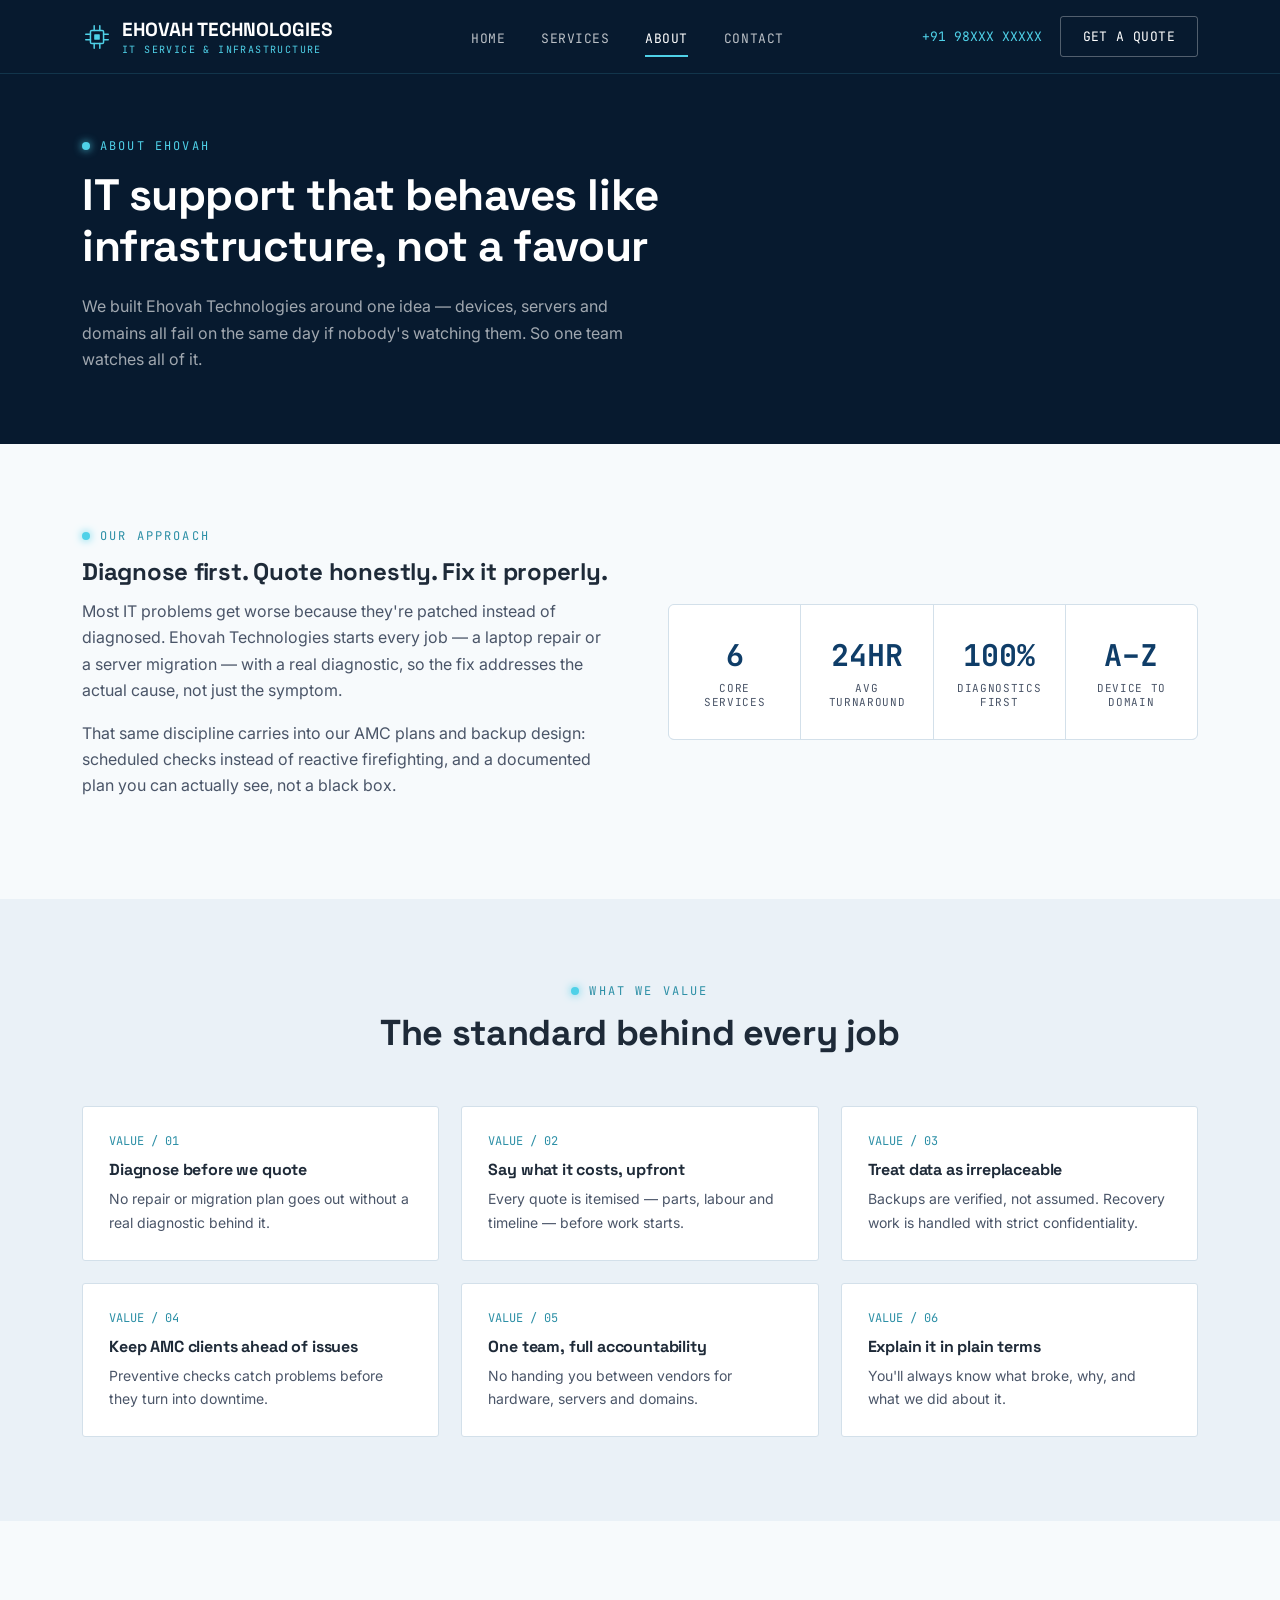
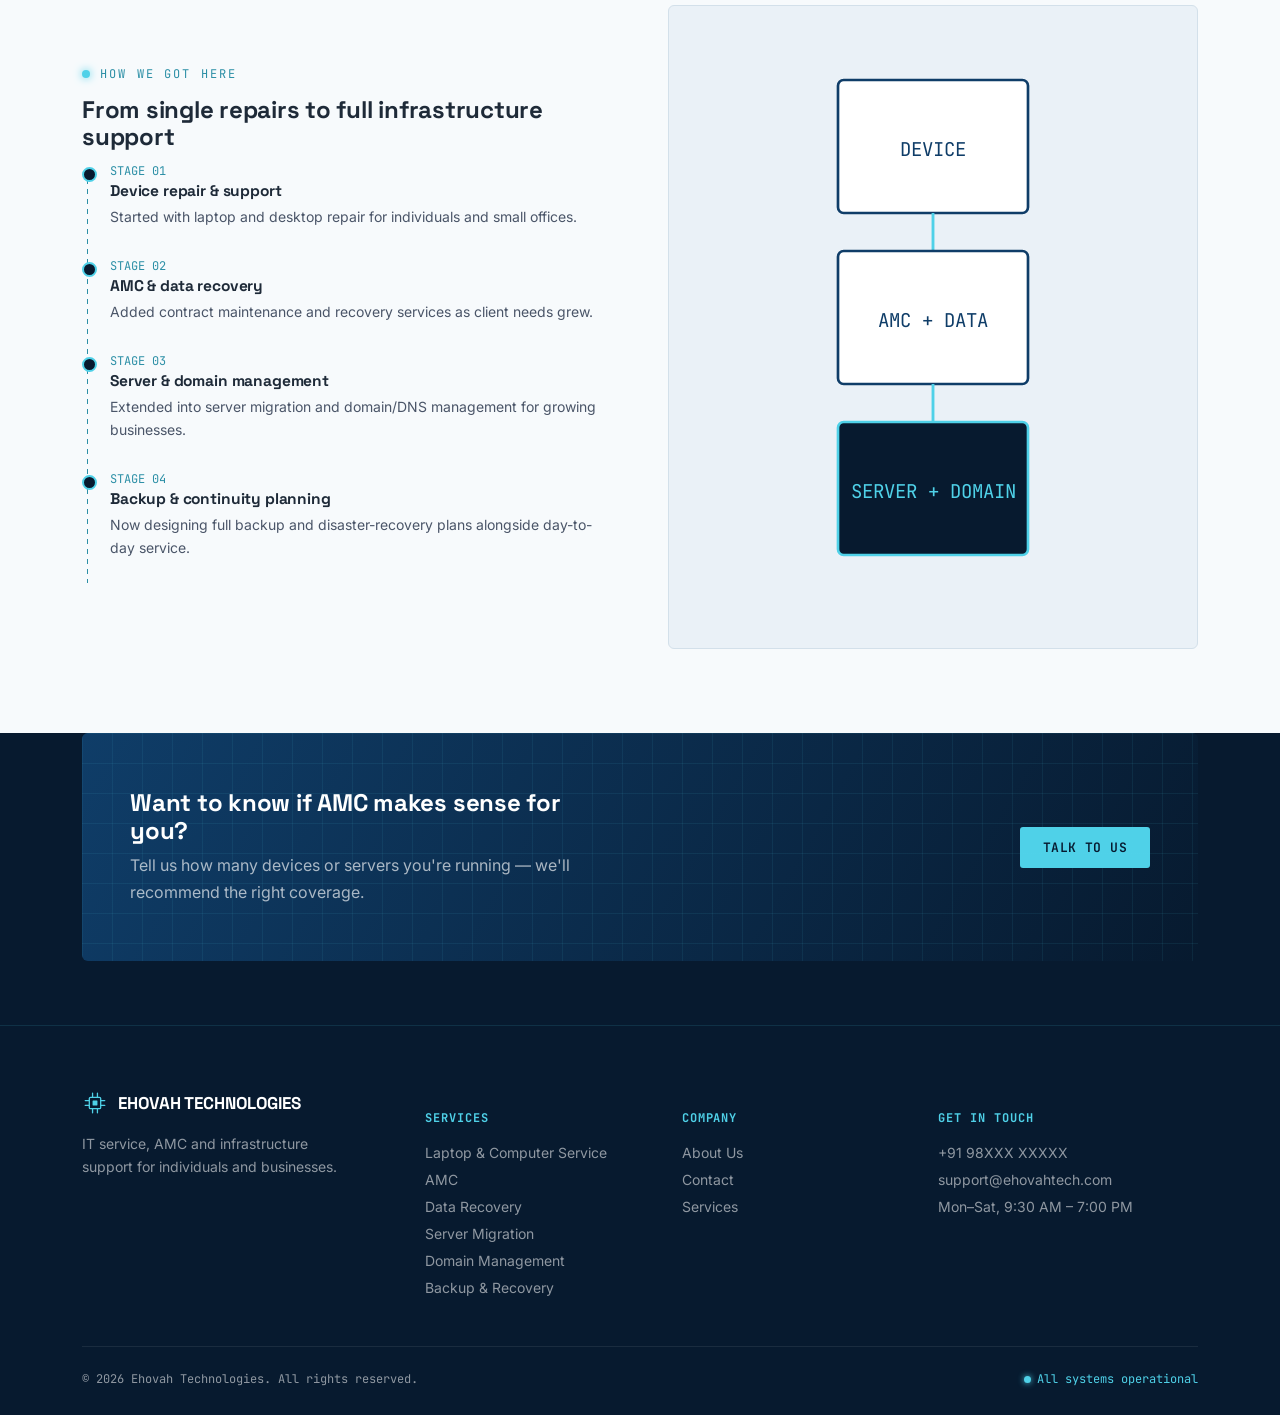
==== about.html @ 3ae80dd4 "Add files via upload" ====
<!DOCTYPE html>
<html lang="en">
<head>
<meta charset="UTF-8">
<meta name="viewport" content="width=device-width, initial-scale=1.0">
<title>About — Ehovah Technologies</title>
<meta name="description" content="Learn about Ehovah Technologies — our approach to IT service, AMC and infrastructure support.">
<link rel="preconnect" href="https://fonts.googleapis.com">
<link href="https://fonts.googleapis.com/css2?family=Space+Grotesk:wght@500;600;700&family=Inter:wght@400;500;600&family=JetBrains+Mono:wght@400;500;600&display=swap" rel="stylesheet">
<link rel="stylesheet" href="styles.css">
</head>
<body>

<header class="site-header">
  <div class="nav-wrap">
    <a href="index.html" class="logo">
      <svg class="chip" viewBox="0 0 32 32" fill="none">
        <rect x="9" y="9" width="14" height="14" rx="1.5" stroke="#4FD1E8" stroke-width="1.6"/>
        <rect x="13" y="13" width="6" height="6" rx="0.5" fill="#4FD1E8"/>
        <path d="M9 13H4M9 19H4M28 13H23M28 19H23M13 9V4M19 9V4M13 28V23M19 28V23" stroke="#4FD1E8" stroke-width="1.6" stroke-linecap="round"/>
      </svg>
      <span>EHOVAH TECHNOLOGIES<span class="brand-sub">IT SERVICE &amp; INFRASTRUCTURE</span></span>
    </a>
    <nav>
      <ul class="nav-links">
        <li><a href="index.html">Home</a></li>
        <li><a href="services.html">Services</a></li>
        <li><a href="about.html" class="active">About</a></li>
        <li><a href="contact.html">Contact</a></li>
      </ul>
    </nav>
    <div class="nav-cta">
      <span class="phone-readout">+91 98XXX XXXXX</span>
      <a href="contact.html" class="btn btn-outline">Get a Quote</a>
      <button class="nav-toggle" aria-label="Toggle menu"><span></span><span></span><span></span></button>
    </div>
  </div>
</header>

<section class="page-header grid-texture-dark">
  <div class="container">
    <div class="eyebrow on-dark">ABOUT EHOVAH</div>
    <h1>IT support that behaves like infrastructure, not a favour</h1>
    <p>We built Ehovah Technologies around one idea — devices, servers and domains all fail on the same day if nobody's watching them. So one team watches all of it.</p>
  </div>
</section>

<section class="section">
  <div class="container">
    <div class="about-split">
      <div>
        <div class="eyebrow">OUR APPROACH</div>
        <h2>Diagnose first. Quote honestly. Fix it properly.</h2>
        <p>Most IT problems get worse because they're patched instead of diagnosed. Ehovah Technologies starts every job — a laptop repair or a server migration — with a real diagnostic, so the fix addresses the actual cause, not just the symptom.</p>
        <p>That same discipline carries into our AMC plans and backup design: scheduled checks instead of reactive firefighting, and a documented plan you can actually see, not a black box.</p>
      </div>
      <div class="stat-block-grid">
        <div class="stat-block"><div class="num">6</div><div class="label">Core Services</div></div>
        <div class="stat-block"><div class="num">24HR</div><div class="label">Avg Turnaround</div></div>
        <div class="stat-block"><div class="num">100%</div><div class="label">Diagnostics First</div></div>
        <div class="stat-block"><div class="num">A–Z</div><div class="label">Device to Domain</div></div>
      </div>
    </div>
  </div>
</section>

<section class="section section-alt">
  <div class="container">
    <div class="section-head center">
      <div class="eyebrow" style="justify-content:center">WHAT WE VALUE</div>
      <h2>The standard behind every job</h2>
    </div>
    <div class="values-grid">
      <div class="value-card">
        <span class="num-tag">VALUE / 01</span>
        <h4>Diagnose before we quote</h4>
        <p>No repair or migration plan goes out without a real diagnostic behind it.</p>
      </div>
      <div class="value-card">
        <span class="num-tag">VALUE / 02</span>
        <h4>Say what it costs, upfront</h4>
        <p>Every quote is itemised — parts, labour and timeline — before work starts.</p>
      </div>
      <div class="value-card">
        <span class="num-tag">VALUE / 03</span>
        <h4>Treat data as irreplaceable</h4>
        <p>Backups are verified, not assumed. Recovery work is handled with strict confidentiality.</p>
      </div>
      <div class="value-card">
        <span class="num-tag">VALUE / 04</span>
        <h4>Keep AMC clients ahead of issues</h4>
        <p>Preventive checks catch problems before they turn into downtime.</p>
      </div>
      <div class="value-card">
        <span class="num-tag">VALUE / 05</span>
        <h4>One team, full accountability</h4>
        <p>No handing you between vendors for hardware, servers and domains.</p>
      </div>
      <div class="value-card">
        <span class="num-tag">VALUE / 06</span>
        <h4>Explain it in plain terms</h4>
        <p>You'll always know what broke, why, and what we did about it.</p>
      </div>
    </div>
  </div>
</section>

<section class="section">
  <div class="container">
    <div class="about-split">
      <div>
        <div class="eyebrow">HOW WE GOT HERE</div>
        <h2>From single repairs to full infrastructure support</h2>
        <div class="timeline">
          <div class="timeline-item">
            <span class="yr">STAGE 01</span>
            <h4>Device repair &amp; support</h4>
            <p>Started with laptop and desktop repair for individuals and small offices.</p>
          </div>
          <div class="timeline-item">
            <span class="yr">STAGE 02</span>
            <h4>AMC &amp; data recovery</h4>
            <p>Added contract maintenance and recovery services as client needs grew.</p>
          </div>
          <div class="timeline-item">
            <span class="yr">STAGE 03</span>
            <h4>Server &amp; domain management</h4>
            <p>Extended into server migration and domain/DNS management for growing businesses.</p>
          </div>
          <div class="timeline-item">
            <span class="yr">STAGE 04</span>
            <h4>Backup &amp; continuity planning</h4>
            <p>Now designing full backup and disaster-recovery plans alongside day-to-day service.</p>
          </div>
        </div>
      </div>
      <div class="service-visual" style="min-height:380px;">
        <svg viewBox="0 0 240 300" width="100%">
          <rect x="70" y="20" width="100" height="70" rx="3" fill="#fff" stroke="#0F3D68" stroke-width="1.4"/>
          <text x="120" y="60" text-anchor="middle" fill="#0F3D68" font-family="JetBrains Mono, monospace" font-size="10">DEVICE</text>
          <path d="M120 90v20" stroke="#4FD1E8" stroke-width="1.5"/>
          <rect x="70" y="110" width="100" height="70" rx="3" fill="#fff" stroke="#0F3D68" stroke-width="1.4"/>
          <text x="120" y="150" text-anchor="middle" fill="#0F3D68" font-family="JetBrains Mono, monospace" font-size="10">AMC + DATA</text>
          <path d="M120 180v20" stroke="#4FD1E8" stroke-width="1.5"/>
          <rect x="70" y="200" width="100" height="70" rx="3" fill="#071A2F" stroke="#4FD1E8" stroke-width="1.4"/>
          <text x="120" y="240" text-anchor="middle" fill="#4FD1E8" font-family="JetBrains Mono, monospace" font-size="10">SERVER + DOMAIN</text>
        </svg>
      </div>
    </div>
  </div>
</section>

<section class="section section-dark grid-texture-dark" style="padding-top:0; padding-bottom:64px;">
  <div class="container">
    <div class="cta-banner">
      <div class="cta-text">
        <h2>Want to know if AMC makes sense for you?</h2>
        <p>Tell us how many devices or servers you're running — we'll recommend the right coverage.</p>
      </div>
      <div class="cta-actions">
        <a href="contact.html" class="btn btn-primary">Talk to Us</a>
      </div>
    </div>
  </div>
</section>

<footer class="site-footer">
  <div class="container">
    <div class="footer-grid">
      <div class="footer-about">
        <div class="footer-logo">
          <svg class="chip" viewBox="0 0 32 32" fill="none">
            <rect x="9" y="9" width="14" height="14" rx="1.5" stroke="#4FD1E8" stroke-width="1.6"/>
            <rect x="13" y="13" width="6" height="6" rx="0.5" fill="#4FD1E8"/>
            <path d="M9 13H4M9 19H4M28 13H23M28 19H23M13 9V4M19 9V4M13 28V23M19 28V23" stroke="#4FD1E8" stroke-width="1.6" stroke-linecap="round"/>
          </svg>
          <span>EHOVAH TECHNOLOGIES</span>
        </div>
        <p>IT service, AMC and infrastructure support for individuals and businesses.</p>
      </div>
      <div>
        <h5>Services</h5>
        <ul>
          <li><a href="services.html#device-service">Laptop &amp; Computer Service</a></li>
          <li><a href="services.html#amc">AMC</a></li>
          <li><a href="services.html#data-recovery">Data Recovery</a></li>
          <li><a href="services.html#server-migration">Server Migration</a></li>
          <li><a href="services.html#domain-management">Domain Management</a></li>
          <li><a href="services.html#backup-recovery">Backup &amp; Recovery</a></li>
        </ul>
      </div>
      <div>
        <h5>Company</h5>
        <ul>
          <li><a href="about.html">About Us</a></li>
          <li><a href="contact.html">Contact</a></li>
          <li><a href="services.html">Services</a></li>
        </ul>
      </div>
      <div>
        <h5>Get in touch</h5>
        <ul>
          <li>+91 98XXX XXXXX</li>
          <li>support@ehovahtech.com</li>
          <li>Mon–Sat, 9:30 AM – 7:00 PM</li>
        </ul>
      </div>
    </div>
    <div class="footer-bottom">
      <span>© 2026 Ehovah Technologies. All rights reserved.</span>
      <span class="status-dot">All systems operational</span>
    </div>
  </div>
</footer>

<script src="script.js"></script>
</body>
</html>
---- styles.css ----
/* ==========================================================================
   Ehovah Technologies — Blueprint Design System
   ========================================================================== */

:root {
  --ink:        #071A2F;   /* deep navy — dark sections */
  --blueprint:  #0F3D68;   /* primary brand blue */
  --blue-mid:   #144E8C;   /* mid blue for gradients/hover */
  --cyan:       #4FD1E8;   /* signature accent — traces, status lights */
  --cyan-dim:   #2C8FA6;   /* muted cyan for borders */
  --paper:      #F7FAFC;   /* light background */
  --paper-dim:  #EAF1F7;   /* card background */
  --slate:      #4A5568;   /* body text */
  --slate-dark: #1E2A38;   /* headings on light bg */
  --line:       #D3E0EA;   /* hairline borders */
  --amber:      #E8A94F;   /* rare warning/AMC accent, used once */

  --font-display: 'Space Grotesk', sans-serif;
  --font-body: 'Inter', sans-serif;
  --font-mono: 'JetBrains Mono', monospace;

  --radius: 3px;
}

* { box-sizing: border-box; }
html { scroll-behavior: smooth; }

body {
  margin: 0;
  font-family: var(--font-body);
  color: var(--slate);
  background: var(--paper);
  -webkit-font-smoothing: antialiased;
}

img, svg { display: block; max-width: 100%; }

a { color: inherit; text-decoration: none; }

h1, h2, h3, h4 {
  font-family: var(--font-display);
  color: var(--slate-dark);
  margin: 0 0 0.5em 0;
  line-height: 1.15;
  letter-spacing: -0.01em;
}

p { line-height: 1.65; margin: 0 0 1em 0; }

.container {
  max-width: 1180px;
  margin: 0 auto;
  padding: 0 32px;
}

/* Blueprint grid texture (used on dark + light sections) */
.grid-texture {
  background-image:
    linear-gradient(rgba(79, 209, 232, 0.06) 1px, transparent 1px),
    linear-gradient(90deg, rgba(79, 209, 232, 0.06) 1px, transparent 1px);
  background-size: 40px 40px;
}
.grid-texture-dark {
  background-image:
    linear-gradient(rgba(79, 209, 232, 0.08) 1px, transparent 1px),
    linear-gradient(90deg, rgba(79, 209, 232, 0.08) 1px, transparent 1px);
  background-size: 40px 40px;
}

/* Eyebrow labels — technical readout style */
.eyebrow {
  font-family: var(--font-mono);
  font-size: 12px;
  letter-spacing: 0.18em;
  text-transform: uppercase;
  color: var(--cyan-dim);
  display: flex;
  align-items: center;
  gap: 10px;
  margin-bottom: 14px;
}
.eyebrow::before {
  content: "";
  width: 8px;
  height: 8px;
  background: var(--cyan);
  border-radius: 50%;
  box-shadow: 0 0 8px var(--cyan);
  flex-shrink: 0;
}
.eyebrow.on-dark { color: var(--cyan); }

/* ==========================================================================
   Header / Nav
   ========================================================================== */

.site-header {
  position: sticky;
  top: 0;
  z-index: 100;
  background: var(--ink);
  border-bottom: 1px solid rgba(79, 209, 232, 0.15);
}

.nav-wrap {
  display: flex;
  align-items: center;
  justify-content: space-between;
  padding: 16px 32px;
  max-width: 1180px;
  margin: 0 auto;
}

.logo {
  display: flex;
  align-items: center;
  gap: 10px;
  font-family: var(--font-display);
  font-weight: 700;
  font-size: 19px;
  color: #fff;
}
.logo .chip {
  width: 30px;
  height: 30px;
  flex-shrink: 0;
}
.logo .brand-sub {
  font-family: var(--font-mono);
  font-size: 10px;
  letter-spacing: 0.14em;
  color: var(--cyan);
  display: block;
  margin-top: 1px;
  font-weight: 400;
}

.nav-links {
  display: flex;
  align-items: center;
  gap: 36px;
  list-style: none;
  margin: 0;
  padding: 0;
}

.nav-links a {
  font-family: var(--font-mono);
  font-size: 13px;
  letter-spacing: 0.04em;
  text-transform: uppercase;
  color: rgba(255,255,255,0.72);
  position: relative;
  padding: 4px 0;
  transition: color 0.2s ease;
}
.nav-links a:hover, .nav-links a.active { color: #fff; }
.nav-links a.active::after {
  content: "";
  position: absolute;
  left: 0; right: 0; bottom: -6px;
  height: 2px;
  background: var(--cyan);
}

.nav-cta {
  display: flex;
  align-items: center;
  gap: 18px;
}

.phone-readout {
  font-family: var(--font-mono);
  font-size: 13px;
  color: var(--cyan);
  display: none;
}

.btn {
  display: inline-flex;
  align-items: center;
  gap: 8px;
  font-family: var(--font-mono);
  font-size: 13px;
  letter-spacing: 0.03em;
  text-transform: uppercase;
  padding: 11px 22px;
  border-radius: var(--radius);
  cursor: pointer;
  border: 1px solid transparent;
  transition: all 0.2s ease;
}
.btn-primary {
  background: var(--cyan);
  color: var(--ink);
  font-weight: 600;
}
.btn-primary:hover { background: #7BDFF0; }
.btn-outline {
  background: transparent;
  border-color: rgba(255,255,255,0.3);
  color: #fff;
}
.btn-outline:hover { border-color: var(--cyan); color: var(--cyan); }
.btn-outline-dark {
  background: transparent;
  border-color: var(--blueprint);
  color: var(--blueprint);
}
.btn-outline-dark:hover { border-color: var(--cyan-dim); background: rgba(79,209,232,0.08); }

.nav-toggle {
  display: none;
  flex-direction: column;
  gap: 5px;
  background: none;
  border: none;
  cursor: pointer;
  padding: 6px;
}
.nav-toggle span {
  width: 22px;
  height: 2px;
  background: #fff;
}

/* ==========================================================================
   Hero
   ========================================================================== */

.hero {
  background: var(--ink);
  color: #fff;
  padding: 88px 0 60px;
  position: relative;
  overflow: hidden;
}

.hero-grid {
  display: grid;
  grid-template-columns: 1fr 1fr;
  gap: 40px;
  align-items: center;
}

.hero h1 {
  color: #fff;
  font-size: clamp(34px, 4.6vw, 54px);
  margin-bottom: 20px;
}
.hero h1 .hl { color: var(--cyan); }

.hero p.lead {
  font-size: 17px;
  color: rgba(255,255,255,0.68);
  max-width: 480px;
  margin-bottom: 32px;
}

.hero-actions { display: flex; gap: 16px; flex-wrap: wrap; margin-bottom: 40px; }

.hero-stats {
  display: flex;
  gap: 34px;
  border-top: 1px solid rgba(255,255,255,0.12);
  padding-top: 24px;
}
.hero-stats .stat-num {
  font-family: var(--font-mono);
  font-size: 22px;
  color: var(--cyan);
  font-weight: 700;
}
.hero-stats .stat-label {
  font-family: var(--font-mono);
  font-size: 11px;
  letter-spacing: 0.06em;
  text-transform: uppercase;
  color: rgba(255,255,255,0.5);
  margin-top: 2px;
}

.hero-diagram { position: relative; }

/* ==========================================================================
   Sections (generic)
   ========================================================================== */

.section { padding: 84px 0; }
.section-dark { background: var(--ink); color: rgba(255,255,255,0.75); }
.section-dark h2 { color: #fff; }
.section-alt { background: var(--paper-dim); }

.section-head {
  max-width: 620px;
  margin-bottom: 52px;
}
.section-head.center { margin-left: auto; margin-right: auto; text-align: center; }
.section-head h2 { font-size: clamp(26px, 3vw, 36px); }
.section-head p { color: var(--slate); font-size: 16px; }
.section-dark .section-head p { color: rgba(255,255,255,0.6); }

/* ==========================================================================
   Service cards
   ========================================================================== */

.services-grid {
  display: grid;
  grid-template-columns: repeat(3, 1fr);
  gap: 22px;
}

.service-card {
  background: #fff;
  border: 1px solid var(--line);
  border-radius: var(--radius);
  padding: 30px 26px;
  position: relative;
  transition: transform 0.2s ease, border-color 0.2s ease, box-shadow 0.2s ease;
}
.service-card:hover {
  transform: translateY(-4px);
  border-color: var(--cyan-dim);
  box-shadow: 0 14px 30px rgba(15, 61, 104, 0.1);
}
.service-card .tag {
  font-family: var(--font-mono);
  font-size: 11px;
  color: var(--cyan-dim);
  letter-spacing: 0.08em;
  margin-bottom: 14px;
  display: block;
}
.service-card .icon-box {
  width: 46px;
  height: 46px;
  border-radius: var(--radius);
  background: var(--paper-dim);
  border: 1px solid var(--line);
  display: flex;
  align-items: center;
  justify-content: center;
  margin-bottom: 18px;
}
.service-card .icon-box svg { width: 24px; height: 24px; }
.service-card h3 { font-size: 18px; margin-bottom: 10px; }
.service-card p { font-size: 14.5px; margin-bottom: 16px; }
.service-card .card-link {
  font-family: var(--font-mono);
  font-size: 12px;
  color: var(--blueprint);
  letter-spacing: 0.04em;
  display: inline-flex;
  align-items: center;
  gap: 6px;
}
.service-card .card-link svg { width: 14px; height: 14px; }

/* ==========================================================================
   Process steps
   ========================================================================== */

.process-row {
  display: grid;
  grid-template-columns: repeat(4, 1fr);
  gap: 0;
  position: relative;
}
.process-row::before {
  content: "";
  position: absolute;
  top: 22px;
  left: 8%;
  right: 8%;
  height: 1px;
  background: repeating-linear-gradient(90deg, var(--cyan-dim) 0 6px, transparent 6px 12px);
}
.process-step { position: relative; padding: 0 18px; text-align: left; }
.process-num {
  width: 44px;
  height: 44px;
  border-radius: 50%;
  background: var(--ink);
  border: 2px solid var(--cyan);
  color: var(--cyan);
  font-family: var(--font-mono);
  font-size: 15px;
  display: flex;
  align-items: center;
  justify-content: center;
  margin-bottom: 18px;
  position: relative;
  z-index: 2;
}
.process-step h4 { font-size: 16px; margin-bottom: 8px; }
.process-step p { font-size: 14px; }

/* ==========================================================================
   Feature list / why choose us
   ========================================================================== */

.feature-grid {
  display: grid;
  grid-template-columns: repeat(2, 1fr);
  gap: 28px 40px;
}
.feature-item { display: flex; gap: 16px; }
.feature-icon {
  width: 40px; height: 40px;
  flex-shrink: 0;
  border-radius: var(--radius);
  background: rgba(79, 209, 232, 0.1);
  border: 1px solid rgba(79, 209, 232, 0.25);
  display: flex; align-items: center; justify-content: center;
}
.feature-icon svg { width: 20px; height: 20px; stroke: var(--cyan); }
.feature-item h4 { color: #fff; font-size: 16px; margin-bottom: 6px; }
.feature-item p { font-size: 14px; margin: 0; }

/* ==========================================================================
   Testimonials
   ========================================================================== */

.testimonial-grid {
  display: grid;
  grid-template-columns: repeat(3, 1fr);
  gap: 22px;
}
.testimonial-card {
  background: #fff;
  border: 1px solid var(--line);
  border-left: 3px solid var(--cyan);
  border-radius: var(--radius);
  padding: 28px;
}
.testimonial-card p.quote {
  font-size: 14.5px;
  color: var(--slate-dark);
  margin-bottom: 20px;
}
.testimonial-card .who {
  font-family: var(--font-mono);
  font-size: 12px;
  color: var(--slate);
}
.testimonial-card .who strong { color: var(--slate-dark); display: block; font-family: var(--font-body); font-size: 14px; }

/* ==========================================================================
   CTA banner
   ========================================================================== */

.cta-banner {
  background: linear-gradient(120deg, var(--blueprint), var(--ink));
  border-radius: 6px;
  padding: 56px 48px;
  display: flex;
  align-items: center;
  justify-content: space-between;
  gap: 32px;
  flex-wrap: wrap;
  position: relative;
  overflow: hidden;
}
.cta-banner::after {
  content: "";
  position: absolute;
  inset: 0;
  background-image: linear-gradient(rgba(79,209,232,0.08) 1px, transparent 1px), linear-gradient(90deg, rgba(79,209,232,0.08) 1px, transparent 1px);
  background-size: 30px 30px;
  pointer-events: none;
}
.cta-banner h2 { color: #fff; margin-bottom: 8px; position: relative; }
.cta-banner p { color: rgba(255,255,255,0.65); margin: 0; position: relative; }
.cta-text { position: relative; max-width: 480px; }
.cta-actions { position: relative; display: flex; gap: 14px; flex-wrap: wrap; }

/* ==========================================================================
   Footer
   ========================================================================== */

.site-footer {
  background: var(--ink);
  color: rgba(255,255,255,0.55);
  padding: 64px 0 28px;
  border-top: 1px solid rgba(79,209,232,0.12);
}
.footer-grid {
  display: grid;
  grid-template-columns: 1.4fr 1fr 1fr 1.2fr;
  gap: 40px;
  padding-bottom: 40px;
}
.footer-grid h5 {
  font-family: var(--font-mono);
  font-size: 12px;
  letter-spacing: 0.08em;
  text-transform: uppercase;
  color: var(--cyan);
  margin-bottom: 18px;
}
.footer-grid ul { list-style: none; margin: 0; padding: 0; }
.footer-grid li { margin-bottom: 10px; font-size: 14px; }
.footer-grid a:hover { color: #fff; }
.footer-about p { font-size: 14px; max-width: 280px; }
.footer-logo { display: flex; align-items: center; gap: 10px; margin-bottom: 16px; }
.footer-logo .chip { width: 26px; height: 26px; }
.footer-logo span { font-family: var(--font-display); font-weight: 700; color: #fff; font-size: 17px; }

.footer-bottom {
  border-top: 1px solid rgba(255,255,255,0.08);
  padding-top: 24px;
  display: flex;
  justify-content: space-between;
  align-items: center;
  font-family: var(--font-mono);
  font-size: 12px;
  flex-wrap: wrap;
  gap: 10px;
}
.status-dot { color: var(--cyan); display: inline-flex; align-items: center; gap: 6px; }
.status-dot::before { content:""; width: 7px; height: 7px; border-radius: 50%; background: var(--cyan); box-shadow: 0 0 6px var(--cyan); }

/* ==========================================================================
   Page header (interior pages)
   ========================================================================== */

.page-header {
  background: var(--ink);
  color: #fff;
  padding: 64px 0 56px;
}
.page-header .eyebrow { margin-bottom: 16px; }
.page-header h1 { color: #fff; font-size: clamp(30px, 4vw, 44px); max-width: 700px; }
.page-header p { color: rgba(255,255,255,0.62); max-width: 560px; font-size: 16px; margin-top: 12px; }

/* ==========================================================================
   Service detail blocks (services.html)
   ========================================================================== */

.service-detail {
  display: grid;
  grid-template-columns: 1fr 1fr;
  gap: 56px;
  align-items: start;
  padding: 64px 0;
  border-bottom: 1px solid var(--line);
}
.service-detail:last-child { border-bottom: none; }
.service-detail.reverse { direction: rtl; }
.service-detail.reverse > * { direction: ltr; }

.service-detail .idx {
  font-family: var(--font-mono);
  font-size: 13px;
  color: var(--cyan-dim);
  letter-spacing: 0.1em;
  margin-bottom: 12px;
  display: block;
}
.service-detail h2 { font-size: 28px; margin-bottom: 14px; }
.service-detail p.desc { font-size: 15.5px; margin-bottom: 22px; }

.check-list { list-style: none; margin: 0; padding: 0; }
.check-list li {
  display: flex;
  gap: 12px;
  align-items: flex-start;
  padding: 10px 0;
  border-top: 1px solid var(--line);
  font-size: 14.5px;
  color: var(--slate-dark);
}
.check-list li:first-child { border-top: none; }
.check-list svg { width: 16px; height: 16px; stroke: var(--cyan-dim); flex-shrink: 0; margin-top: 3px; }

.service-visual {
  background: var(--paper-dim);
  border: 1px solid var(--line);
  border-radius: 6px;
  padding: 36px;
  min-height: 280px;
  display: flex;
  align-items: center;
  justify-content: center;
  position: relative;
  overflow: hidden;
}

/* ==========================================================================
   Contact page
   ========================================================================== */

.contact-layout {
  display: grid;
  grid-template-columns: 0.9fr 1.1fr;
  gap: 48px;
}

.contact-card {
  background: var(--ink);
  color: #fff;
  border-radius: 6px;
  padding: 36px;
}
.contact-card h3 { color: #fff; font-size: 18px; margin-bottom: 24px; }
.contact-row {
  display: flex;
  gap: 14px;
  padding: 16px 0;
  border-top: 1px solid rgba(255,255,255,0.1);
}
.contact-row:first-of-type { border-top: none; }
.contact-row .ico {
  width: 36px; height: 36px; flex-shrink: 0;
  border-radius: var(--radius);
  background: rgba(79,209,232,0.12);
  display: flex; align-items: center; justify-content: center;
}
.contact-row .ico svg { width: 18px; height: 18px; stroke: var(--cyan); }
.contact-row .label { font-family: var(--font-mono); font-size: 11px; letter-spacing: 0.06em; text-transform: uppercase; color: var(--cyan); margin-bottom: 4px; }
.contact-row .value { font-size: 14.5px; color: rgba(255,255,255,0.85); }

.hours-table { margin-top: 26px; padding-top: 22px; border-top: 1px solid rgba(255,255,255,0.1); }
.hours-row { display: flex; justify-content: space-between; font-size: 13.5px; padding: 6px 0; font-family: var(--font-mono); color: rgba(255,255,255,0.7); }

.form-card {
  background: #fff;
  border: 1px solid var(--line);
  border-radius: 6px;
  padding: 40px;
}
.form-row { display: grid; grid-template-columns: 1fr 1fr; gap: 18px; margin-bottom: 18px; }
.form-group { display: flex; flex-direction: column; gap: 8px; }
.form-group.full { grid-column: 1 / -1; }
.form-group label {
  font-family: var(--font-mono);
  font-size: 11px;
  letter-spacing: 0.06em;
  text-transform: uppercase;
  color: var(--slate);
}
.form-group input, .form-group select, .form-group textarea {
  font-family: var(--font-body);
  font-size: 14.5px;
  padding: 12px 14px;
  border: 1px solid var(--line);
  border-radius: var(--radius);
  background: var(--paper);
  color: var(--slate-dark);
  outline: none;
  transition: border-color 0.2s ease;
}
.form-group input:focus, .form-group select:focus, .form-group textarea:focus {
  border-color: var(--cyan-dim);
}
.form-group textarea { resize: vertical; min-height: 110px; }

.form-note {
  font-size: 12.5px;
  color: var(--slate);
  margin-top: 6px;
}
.form-success {
  display: none;
  background: rgba(79,209,232,0.1);
  border: 1px solid var(--cyan-dim);
  border-radius: var(--radius);
  padding: 14px 18px;
  font-family: var(--font-mono);
  font-size: 13px;
  color: var(--blueprint);
  margin-top: 18px;
  align-items: center;
  gap: 10px;
}
.form-success.show { display: flex; }

.map-block {
  margin-top: 24px;
  border-radius: 6px;
  border: 1px solid var(--line);
  min-height: 220px;
  display: flex;
  align-items: center;
  justify-content: center;
  flex-direction: column;
  gap: 8px;
  color: var(--cyan-dim);
  font-family: var(--font-mono);
  font-size: 12.5px;
  text-align: center;
}

/* ==========================================================================
   About page
   ========================================================================== */

.about-split {
  display: grid;
  grid-template-columns: 1fr 1fr;
  gap: 56px;
  align-items: center;
}

.stat-block-grid {
  display: grid;
  grid-template-columns: repeat(4, 1fr);
  gap: 1px;
  background: var(--line);
  border: 1px solid var(--line);
  border-radius: 6px;
  overflow: hidden;
}
.stat-block {
  background: #fff;
  padding: 30px 20px;
  text-align: center;
}
.stat-block .num {
  font-family: var(--font-mono);
  font-size: 30px;
  font-weight: 700;
  color: var(--blueprint);
}
.stat-block .label {
  font-family: var(--font-mono);
  font-size: 11px;
  letter-spacing: 0.06em;
  text-transform: uppercase;
  color: var(--slate);
  margin-top: 6px;
}

.values-grid {
  display: grid;
  grid-template-columns: repeat(3, 1fr);
  gap: 22px;
}
.value-card {
  border: 1px solid var(--line);
  border-radius: var(--radius);
  padding: 26px;
  background: #fff;
}
.value-card .num-tag {
  font-family: var(--font-mono);
  font-size: 12px;
  color: var(--cyan-dim);
  margin-bottom: 12px;
  display: block;
}
.value-card h4 { font-size: 16px; margin-bottom: 8px; }
.value-card p { font-size: 14px; margin: 0; }

.timeline { position: relative; padding-left: 28px; }
.timeline::before {
  content: "";
  position: absolute;
  left: 5px; top: 6px; bottom: 6px;
  width: 1px;
  background: repeating-linear-gradient(180deg, var(--cyan-dim) 0 5px, transparent 5px 10px);
}
.timeline-item { position: relative; padding-bottom: 30px; }
.timeline-item::before {
  content: "";
  position: absolute;
  left: -28px; top: 4px;
  width: 11px; height: 11px;
  border-radius: 50%;
  background: var(--ink);
  border: 2px solid var(--cyan);
}
.timeline-item .yr { font-family: var(--font-mono); font-size: 12px; color: var(--cyan-dim); margin-bottom: 4px; display: block; }
.timeline-item h4 { font-size: 15.5px; margin-bottom: 4px; }
.timeline-item p { font-size: 14px; margin: 0; }

/* ==========================================================================
   Responsive
   ========================================================================== */

@media (min-width: 860px) {
  .phone-readout { display: block; }
}

@media (max-width: 900px) {
  .hero-grid { grid-template-columns: 1fr; }
  .services-grid { grid-template-columns: repeat(2, 1fr); }
  .feature-grid { grid-template-columns: 1fr; }
  .testimonial-grid { grid-template-columns: 1fr; }
  .process-row { grid-template-columns: repeat(2, 1fr); gap: 30px 0; }
  .process-row::before { display: none; }
  .footer-grid { grid-template-columns: 1fr 1fr; }
  .service-detail, .service-detail.reverse { grid-template-columns: 1fr; direction: ltr; }
  .about-split { grid-template-columns: 1fr; }
  .stat-block-grid { grid-template-columns: repeat(2, 1fr); }
  .values-grid { grid-template-columns: 1fr 1fr; }
  .contact-layout { grid-template-columns: 1fr; }
}

@media (max-width: 640px) {
  .nav-links { position: fixed; top: 65px; left: 0; right: 0; background: var(--ink); flex-direction: column; align-items: flex-start; padding: 20px 32px; gap: 20px; border-bottom: 1px solid rgba(79,209,232,0.15); display: none; }
  .nav-links.open { display: flex; }
  .nav-toggle { display: flex; }
  .nav-cta .btn-outline { display: none; }
  .services-grid { grid-template-columns: 1fr; }
  .process-row { grid-template-columns: 1fr; }
  .cta-banner { flex-direction: column; align-items: flex-start; }
  .form-row { grid-template-columns: 1fr; }
  .stat-block-grid { grid-template-columns: 1fr 1fr; }
  .values-grid { grid-template-columns: 1fr; }
  .footer-grid { grid-template-columns: 1fr; }
  .hero { padding: 64px 0 40px; }
  .section { padding: 60px 0; }
}
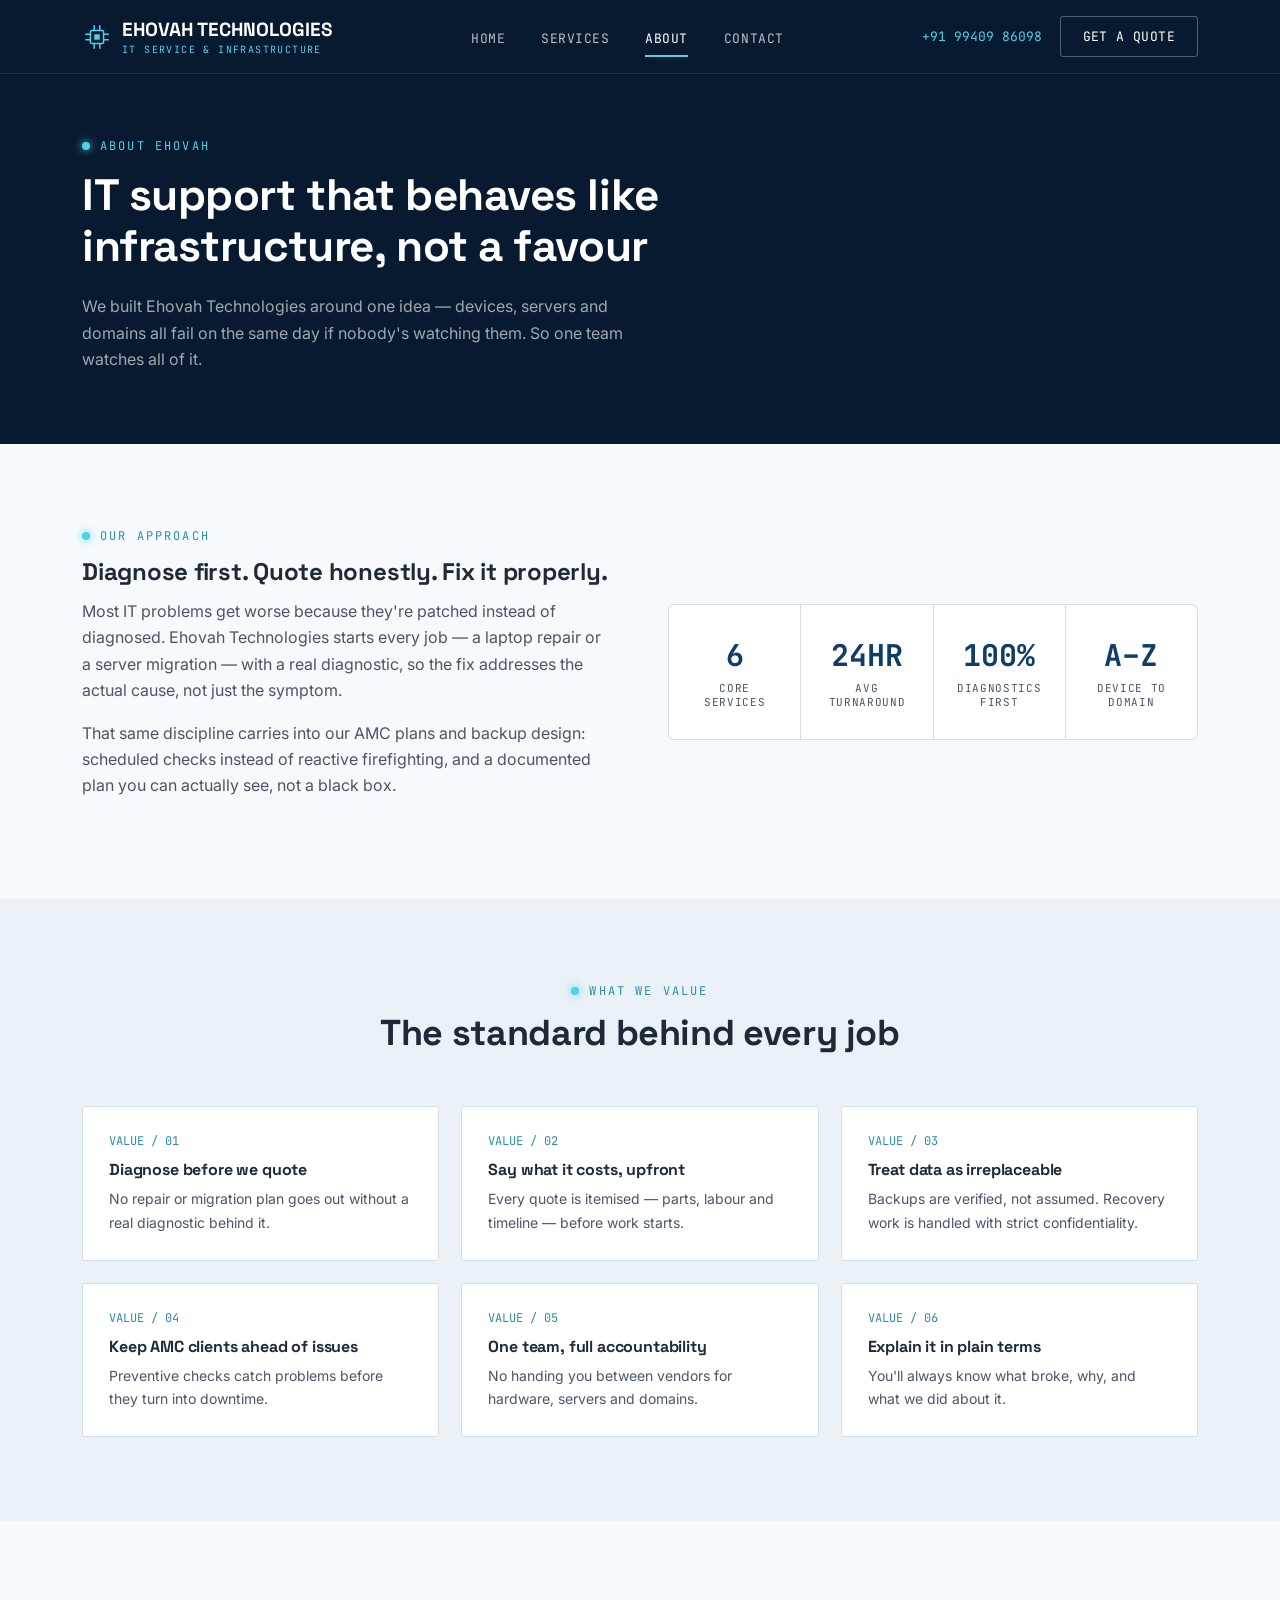
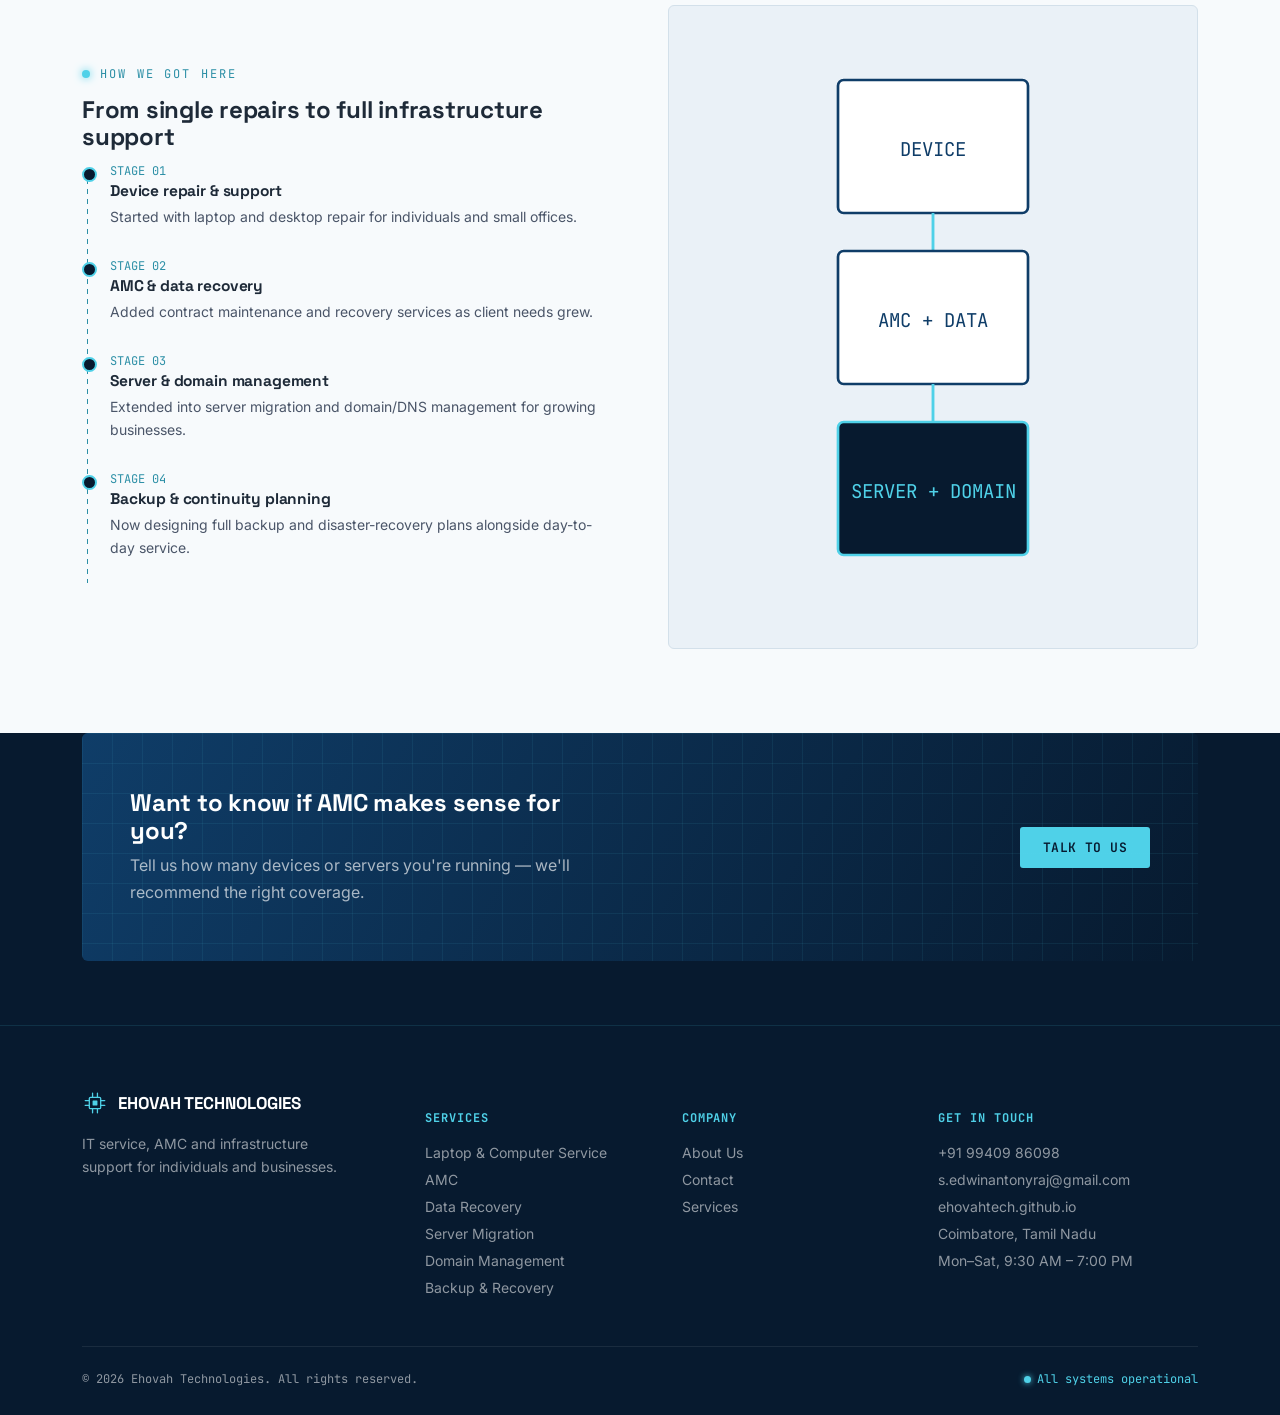
==== commit d335174d: "Add files via upload" ====
--- a/about.html
+++ b/about.html
@@ -30,7 +30,7 @@
       </ul>
     </nav>
     <div class="nav-cta">
-      <span class="phone-readout">+91 98XXX XXXXX</span>
+      <span class="phone-readout">+91 99409 86098</span>
       <a href="contact.html" class="btn btn-outline">Get a Quote</a>
       <button class="nav-toggle" aria-label="Toggle menu"><span></span><span></span><span></span></button>
     </div>
@@ -200,8 +200,10 @@
       <div>
         <h5>Get in touch</h5>
         <ul>
-          <li>+91 98XXX XXXXX</li>
-          <li>support@ehovahtech.com</li>
+          <li>+91 99409 86098</li>
+          <li>s.edwinantonyraj@gmail.com</li>
+          <li><a href="https://ehovahtech.github.io/" target="_blank" rel="noopener">ehovahtech.github.io</a></li>
+          <li>Coimbatore, Tamil Nadu</li>
           <li>Mon–Sat, 9:30 AM – 7:00 PM</li>
         </ul>
       </div>
